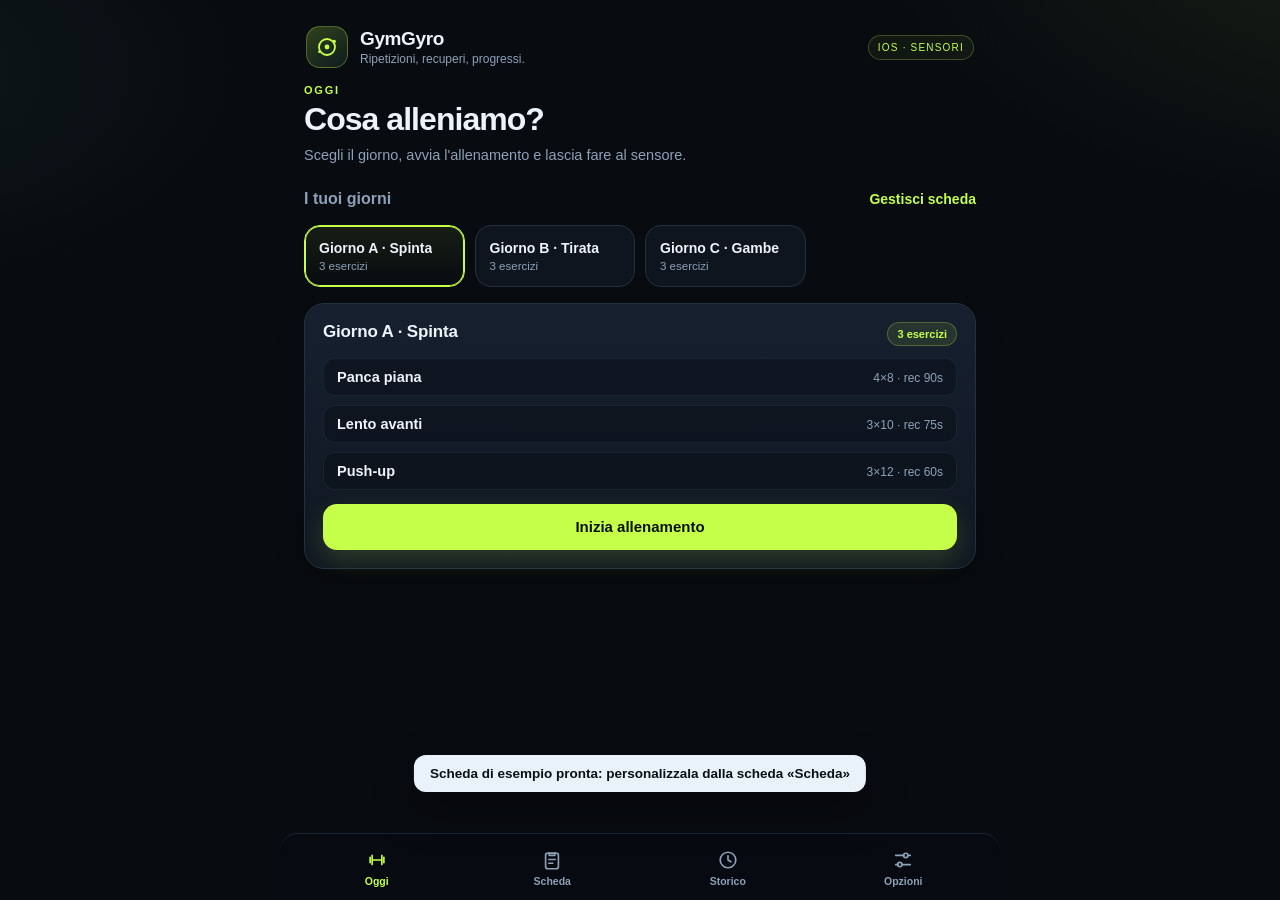
==== index.html @ c89ab1cb "GymGyro: web app conta-ripetizioni iOS (sensori, recupero, scheda, storico)" ====
<!DOCTYPE html>
<html lang="it">
<head>
  <meta charset="utf-8">
  <meta name="viewport" content="width=device-width, initial-scale=1, viewport-fit=cover, user-scalable=no">
  <meta name="apple-mobile-web-app-capable" content="yes">
  <meta name="mobile-web-app-capable" content="yes">
  <meta name="apple-mobile-web-app-status-bar-style" content="black-translucent">
  <meta name="apple-mobile-web-app-title" content="GymGyro">
  <meta name="theme-color" content="#080b10">
  <meta name="format-detection" content="telephone=no">
  <meta name="description" content="GymGyro — conta le ripetizioni con accelerometro e giroscopio dell'iPhone, gestisce recuperi, scheda e cronologia.">
  <title>GymGyro</title>
  <link rel="manifest" href="manifest.webmanifest">
  <link rel="apple-touch-icon" href="icons/apple-touch-icon.png">
  <link rel="icon" type="image/png" href="icons/icon-192.png">
  <link rel="stylesheet" href="css/style.css">
</head>
<body>
  <div class="app">
    <header class="topbar">
      <div class="brand">
        <span class="brand-mark" aria-hidden="true">
          <svg viewBox="0 0 24 24" fill="none" stroke="currentColor" stroke-width="1.8">
            <circle cx="12" cy="12" r="8"></circle>
            <circle cx="12" cy="12" r="2.4" fill="currentColor" stroke="none"></circle>
            <circle cx="19.2" cy="6.4" r="1.7" fill="currentColor" stroke="none"></circle>
            <circle cx="4.4" cy="16.8" r="1.3" fill="currentColor" stroke="none"></circle>
          </svg>
        </span>
        <div class="brand-text">
          <h1>GymGyro</h1>
          <p>Ripetizioni, recuperi, progressi.</p>
        </div>
      </div>
      <span class="brand-chip">iOS · Sensori</span>
    </header>
    <main id="view" class="view"></main>
  </div>

  <nav class="tabbar" aria-label="Navigazione principale">
    <button class="tab active" data-action="tab" data-tab="today">
      <svg viewBox="0 0 24 24" fill="none" stroke="currentColor" stroke-width="1.8" stroke-linecap="round" stroke-linejoin="round">
        <path d="M4.5 9v6M6.7 7v10M17.3 7v10M19.5 9v6M6.7 12h10.6"></path>
      </svg>
      <span>Oggi</span>
    </button>
    <button class="tab" data-action="tab" data-tab="plan">
      <svg viewBox="0 0 24 24" fill="none" stroke="currentColor" stroke-width="1.8" stroke-linecap="round" stroke-linejoin="round">
        <rect x="5" y="4.5" width="14" height="17" rx="2.5"></rect>
        <path d="M9 4.5V7h6V4.5"></path>
        <path d="M8.5 11.5h7M8.5 15.5h4.5"></path>
      </svg>
      <span>Scheda</span>
    </button>
    <button class="tab" data-action="tab" data-tab="history">
      <svg viewBox="0 0 24 24" fill="none" stroke="currentColor" stroke-width="1.8" stroke-linecap="round" stroke-linejoin="round">
        <circle cx="12" cy="12" r="8.5"></circle>
        <path d="M12 7.5V12l3.2 1.9"></path>
      </svg>
      <span>Storico</span>
    </button>
    <button class="tab" data-action="tab" data-tab="settings">
      <svg viewBox="0 0 24 24" fill="none" stroke="currentColor" stroke-width="1.8" stroke-linecap="round" stroke-linejoin="round">
        <path d="M4 7h9M17.5 7H20M4 17h2.5M11 17h9"></path>
        <circle cx="15" cy="7" r="2.4"></circle>
        <circle cx="8.5" cy="17" r="2.4"></circle>
      </svg>
      <span>Opzioni</span>
    </button>
  </nav>

  <div id="workout-root"></div>
  <div id="modal-root"></div>
  <div id="toast" class="toast" role="status" aria-live="polite"></div>

  <script src="js/app.js" defer></script>
</body>
</html>
---- css/style.css ----
/* GymGyro — stile */
:root{
  --bg:#080b10;
  --bg-soft:#0e141c;
  --card:#131b26;
  --card-2:#182232;
  --line:#233042;
  --text:#edf3fa;
  --muted:#8ea1b8;
  --accent:#c5ff4a;
  --accent-ink:#0a0f08;
  --accent-2:#5eead4;
  --danger:#ff637d;
  --radius:20px;
  --radius-sm:14px;
  --shadow:0 18px 40px rgba(0,0,0,.35);
  --safe-b:env(safe-area-inset-bottom,0px);
}
*,*::before,*::after{box-sizing:border-box;-webkit-tap-highlight-color:transparent}
html{-webkit-text-size-adjust:100%}
body{
  margin:0;
  min-height:100dvh;
  color:var(--text);
  font-family:-apple-system,BlinkMacSystemFont,"SF Pro Display","Segoe UI",Roboto,sans-serif;
  -webkit-font-smoothing:antialiased;
  overscroll-behavior-y:none;
  background:
    radial-gradient(900px 500px at 110% -10%,rgba(197,255,74,.09),transparent 60%),
    radial-gradient(700px 400px at -10% 8%,rgba(94,234,212,.06),transparent 55%),
    var(--bg);
  background-attachment:fixed;
}
body.lock{overflow:hidden}
button,input,textarea{font:inherit;color:inherit}
button{cursor:pointer}
svg{display:block}
:focus-visible{outline:2px solid var(--accent);outline-offset:2px}

.app{width:100%;max-width:720px;margin:0 auto;padding:0 16px calc(116px + var(--safe-b))}
.view>*+*{margin-top:16px}

/* ── topbar ─────────────────────────────── */
.topbar{display:flex;align-items:center;justify-content:space-between;gap:12px;padding:calc(18px + env(safe-area-inset-top)) 2px 16px}
.brand{display:flex;gap:12px;align-items:center;min-width:0}
.brand-mark{width:42px;height:42px;border-radius:14px;flex-shrink:0;background:linear-gradient(145deg,rgba(197,255,74,.22),rgba(94,234,212,.08));border:1px solid rgba(197,255,74,.3);display:grid;place-items:center;color:var(--accent)}
.brand-mark svg{width:24px;height:24px}
.brand-text{min-width:0}
.brand h1{margin:0;font-size:19px;letter-spacing:-.02em}
.brand p{margin:2px 0 0;font-size:12px;color:var(--muted)}
.brand-chip{font-size:10px;letter-spacing:.12em;text-transform:uppercase;color:var(--accent);border:1px solid rgba(197,255,74,.25);padding:6px 9px;border-radius:999px;background:rgba(197,255,74,.05);white-space:nowrap;flex-shrink:0}

/* ── testi ──────────────────────────────── */
.eyebrow{font-size:11px;letter-spacing:.16em;text-transform:uppercase;color:var(--accent);font-weight:700;margin:0 0 6px}
.hello h2{font-size:clamp(24px,6vw,32px);letter-spacing:-.03em;margin:0 0 8px;line-height:1.1}
.hello .muted{margin:0 0 18px;line-height:1.5;font-size:14.5px}
.muted{color:var(--muted)}
.small{font-size:12.5px}

/* ── bottoni ────────────────────────────── */
.btn{appearance:none;border:1px solid var(--line);background:var(--card-2);color:var(--text);font-weight:650;font-size:15px;padding:12px 16px;border-radius:14px;min-height:46px;display:inline-flex;align-items:center;justify-content:center;gap:8px;margin:0}
.btn svg{width:17px;height:17px}
.btn.primary{background:var(--accent);color:var(--accent-ink);border-color:transparent;box-shadow:0 10px 26px rgba(197,255,74,.16)}
.btn.accent{background:transparent;color:var(--accent);border-color:rgba(197,255,74,.4)}
.btn.ghost{background:transparent}
.btn.danger{background:rgba(255,99,125,.12);color:#ffb3c0;border-color:rgba(255,99,125,.35)}
.btn.wide{width:100%}
.btn:disabled{opacity:.45;pointer-events:none}
.row{display:flex;align-items:center}
.row.gap{gap:10px}
.row.gap-sm{gap:8px}
.row.wrap{flex-wrap:wrap}
.danger-text{color:#ff9bab}

.icon-btn{width:38px;height:38px;border-radius:12px;border:1px solid var(--line);background:var(--card-2);color:var(--muted);display:grid;place-items:center;padding:0}
.icon-btn svg{width:18px;height:18px}
.icon-btn.danger{color:#ffb3c0;border-color:rgba(255,99,125,.25);background:rgba(255,99,125,.08)}
.link-btn{border:0;background:none;color:var(--accent);font-weight:650;font-size:14px;padding:6px 0;display:inline-flex;align-items:center;gap:4px}
.text-btn{background:none;border:0;color:var(--muted);padding:6px 2px;font-size:13px;font-weight:600}

/* ── card ───────────────────────────────── */
.card{background:linear-gradient(180deg,rgba(24,34,50,.9),rgba(17,24,35,.92));border:1px solid var(--line);border-radius:var(--radius);padding:18px;box-shadow:0 12px 30px rgba(0,0,0,.18)}
.card-head{display:flex;align-items:flex-start;justify-content:space-between;gap:12px;margin-bottom:12px}
.card-head h3{margin:0;font-size:17px;letter-spacing:-.01em}
.badge{font-size:11px;font-weight:700;color:var(--accent);background:rgba(197,255,74,.1);border:1px solid rgba(197,255,74,.25);padding:5px 9px;border-radius:999px;white-space:nowrap;flex-shrink:0}
.section-head{display:flex;align-items:center;justify-content:space-between;gap:10px;margin:0 0 12px}
.section-head h3{margin:0;font-size:16px;color:var(--muted);font-weight:650}

/* ── OGGI ───────────────────────────────── */
.day-pick{display:grid;grid-template-columns:repeat(auto-fill,minmax(150px,1fr));gap:10px}
.day-pill{text-align:left;padding:14px;border-radius:16px;border:1px solid var(--line);background:rgba(17,24,35,.8);color:var(--text);display:flex;flex-direction:column;gap:4px;min-width:0}
.day-pill-name{font-weight:650;font-size:14px;white-space:nowrap;overflow:hidden;text-overflow:ellipsis}
.day-pill-meta{font-size:11.5px;color:var(--muted)}
.day-pill.selected{border-color:var(--accent);box-shadow:inset 0 0 0 1px var(--accent);background:linear-gradient(180deg,rgba(197,255,74,.08),transparent)}
.block{display:block}
.day-preview .preview-list{list-style:none;margin:0 0 14px;padding:0;display:flex;flex-direction:column;gap:9px}
.day-preview .preview-list li{display:flex;justify-content:space-between;gap:10px;align-items:baseline;background:rgba(10,15,22,.5);border:1px solid rgba(35,48,66,.55);border-radius:12px;padding:10px 13px}
.preview-name{font-weight:600;font-size:14.5px}
.preview-meta{font-size:12px;color:var(--muted);white-space:nowrap}

.resume-card{border-color:rgba(197,255,74,.35);background:linear-gradient(160deg,rgba(197,255,74,.1),rgba(17,24,35,.95) 55%)}
.resume-top{display:flex;align-items:center;gap:8px;margin-bottom:10px}
.pulse-dot{width:9px;height:9px;border-radius:50%;background:var(--accent);animation:pulse 1.6s infinite}
@keyframes pulse{0%{box-shadow:0 0 0 0 rgba(197,255,74,.4)}70%{box-shadow:0 0 0 10px rgba(197,255,74,0)}100%{box-shadow:0 0 0 0 rgba(197,255,74,0)}}
.resume-card h3{margin:0 0 4px;font-size:22px;letter-spacing:-.02em}
.resume-card .row{margin-top:16px}

.last-card{background:rgba(17,24,35,.6);border:1px solid var(--line);border-radius:var(--radius);padding:16px 18px}
.last-card h3{margin:0 0 4px;font-size:15px}
.last-card p{margin:0 0 12px}
.mini-stats{display:flex;gap:18px;margin-bottom:6px;color:var(--muted);font-size:13px}
.mini-stats strong{color:var(--text);font-size:17px;font-variant-numeric:tabular-nums}

.empty{text-align:center;padding:34px 22px;border-style:dashed;border-color:rgba(197,255,74,.2)}
.empty-icon{width:52px;height:52px;margin:0 auto 12px;color:var(--accent)}
.empty-icon svg{width:100%;height:100%}
.empty h3{margin:0 0 8px}
.empty p{margin:0 0 18px}

/* ── SCHEDA ─────────────────────────────── */
.day-card{margin-bottom:16px}
.ex-list{list-style:none;margin:0 0 12px;padding:0;display:flex;flex-direction:column;gap:8px}
.ex-row{display:flex;align-items:center;gap:8px;background:rgba(10,15,22,.55);border:1px solid rgba(35,48,66,.6);border-radius:14px;padding:6px 8px 6px 14px}
.ex-main{flex:1;border:0;background:none;text-align:left;display:flex;flex-direction:column;gap:3px;padding:8px 0;min-width:0;color:var(--text)}
.ex-name{font-weight:650;font-size:15px}
.ex-meta{font-size:12.5px;color:var(--muted)}
.empty-line{margin:0 0 12px}

/* ── STORICO ────────────────────────────── */
.hist-list{display:flex;flex-direction:column;gap:10px;margin-top:16px}
.hist-card{padding:0;overflow:hidden}
.hist-card summary{list-style:none;display:flex;justify-content:space-between;align-items:center;gap:12px;padding:16px 18px;cursor:pointer}
.hist-card summary::-webkit-details-marker{display:none}
.hist-main{display:flex;flex-direction:column;gap:3px;min-width:0}
.hist-day{font-weight:650;font-size:15.5px;white-space:nowrap;overflow:hidden;text-overflow:ellipsis}
.hist-date{font-size:12.5px;color:var(--muted)}
.hist-right{display:flex;align-items:center;gap:10px;flex-shrink:0}
.hist-reps{font-size:12.5px;color:var(--accent);font-weight:650}
.chev{width:20px;height:20px;color:var(--muted);transition:transform .2s}
details[open] .chev{transform:rotate(90deg)}
.hist-body{border-top:1px solid var(--line);padding:14px 18px 18px;display:flex;flex-direction:column;gap:14px}
.hist-meta{display:flex;gap:16px;font-size:12.5px;color:var(--muted)}
.hist-ex{display:flex;flex-direction:column;gap:7px}
.hist-ex-head{display:flex;justify-content:space-between;gap:10px;align-items:center;font-size:14px}
.hist-ex-name{font-weight:600}
.hist-ex-tag{font-size:11px;color:var(--muted);border:1px solid var(--line);padding:3px 8px;border-radius:999px;white-space:nowrap}
.hist-ex-tag.skipped{color:#ffb3c0;border-color:rgba(255,99,125,.3)}
.chips{display:flex;flex-wrap:wrap;gap:6px}
.chip{font-size:11.5px;background:#0c131c;border:1px solid var(--line);border-radius:999px;padding:4px 9px}
.chip.empty{color:var(--muted)}

/* ── OPZIONI ────────────────────────────── */
.setting-row{display:flex;align-items:center;justify-content:space-between;gap:16px;padding:13px 0;border-bottom:1px solid rgba(35,48,66,.55)}
.setting-row:last-child{border-bottom:0;padding-bottom:0}
.setting-row h3{margin:0 0 3px;font-size:15px}
.setting-row p{margin:0}
.switch{position:relative;display:inline-flex;width:50px;height:30px;flex-shrink:0}
.switch input{position:absolute;opacity:0;width:100%;height:100%;margin:0;z-index:2;cursor:pointer}
.switch span{position:absolute;inset:0;border-radius:999px;background:#202b3b;border:1px solid var(--line);transition:.2s}
.switch span::after{content:"";position:absolute;top:3px;left:3px;width:22px;height:22px;border-radius:50%;background:#8ea1b8;transition:.2s}
.switch input:checked+span{background:rgba(197,255,74,.2);border-color:rgba(197,255,74,.5)}
.switch input:checked+span::after{transform:translateX(20px);background:var(--accent)}
.range{width:100%;accent-color:var(--accent);height:32px;margin:8px 0 4px}
.range-labels{display:flex;justify-content:space-between;font-size:11.5px;color:var(--muted)}
.stack{display:flex;flex-direction:column;gap:10px}
.file-btn{position:relative;overflow:hidden}
.file-btn input{position:absolute;inset:0;opacity:0;cursor:pointer}
.info-card h3{margin:0 0 10px;font-size:15px}
.info-list{margin:0;padding-left:18px;color:var(--muted);font-size:13px;line-height:1.55;display:flex;flex-direction:column;gap:7px}
.info-list strong{color:var(--text)}
.version{text-align:center;font-size:11.5px;color:#5b6b7f;margin:22px 0 0}

/* ── modale ─────────────────────────────── */
.modal-backdrop{position:fixed;inset:0;z-index:120;background:rgba(3,6,10,.7);backdrop-filter:blur(8px);-webkit-backdrop-filter:blur(8px);display:flex;align-items:flex-end;justify-content:center;padding:16px;opacity:0;transition:opacity .18s}
.modal-backdrop.show{opacity:1}
.modal{width:min(520px,100%);max-height:calc(100dvh - 40px);overflow-y:auto;background:var(--card);border:1px solid var(--line);border-radius:24px;padding:22px;transform:translateY(26px);transition:transform .2s;box-shadow:var(--shadow);padding-bottom:calc(22px + var(--safe-b))}
.modal-backdrop.show .modal{transform:none}
@media (min-width:640px){.modal-backdrop{align-items:center}}
.dialog h3{margin:0 0 14px;font-size:20px;letter-spacing:-.02em}
.modal-text{margin:0 0 14px;color:var(--muted);font-size:14px;line-height:1.5}
.field{display:flex;flex-direction:column;gap:6px;margin-bottom:12px}
.field>span{font-size:12px;font-weight:650;color:var(--muted);letter-spacing:.02em}
.field input,.field textarea{width:100%;background:#0b1119;border:1px solid var(--line);border-radius:12px;padding:12px 13px;color:var(--text);font-size:16px;outline:none}
.field input:focus,.field textarea:focus{border-color:var(--accent);box-shadow:0 0 0 3px rgba(197,255,74,.14)}
.field textarea{resize:vertical;min-height:96px}
.field-row{display:grid;grid-template-columns:repeat(3,1fr);gap:8px}
.modal-actions{display:flex;gap:10px;margin-top:16px}
.modal-actions .btn{flex:1}
.help-code{background:#0b1119;border:1px solid var(--line);border-radius:12px;padding:12px;font-size:12.5px;color:var(--accent-2);white-space:pre-wrap;font-family:ui-monospace,SFMono-Regular,Menlo,monospace;margin:0 0 12px}

/* ── toast ──────────────────────────────── */
.toast{position:fixed;left:50%;bottom:calc(108px + var(--safe-b));transform:translate(-50%,12px);background:#e9f1fa;color:#0a1017;padding:11px 16px;border-radius:12px;font-size:13.5px;font-weight:600;z-index:200;opacity:0;transition:.2s;pointer-events:none;max-width:calc(100% - 32px);text-align:center;box-shadow:var(--shadow)}
.toast.show{opacity:1;transform:translate(-50%,0)}

/* ── tabbar ─────────────────────────────── */
.tabbar{position:fixed;left:50%;bottom:0;transform:translateX(-50%);width:min(720px,100%);display:grid;grid-template-columns:repeat(4,1fr);gap:2px;padding:8px 10px calc(6px + var(--safe-b));background:rgba(8,12,18,.9);backdrop-filter:blur(20px);-webkit-backdrop-filter:blur(20px);border-top:1px solid rgba(35,48,66,.7);z-index:50;border-radius:18px 18px 0 0}
.tab{border:0;background:none;color:var(--muted);display:flex;flex-direction:column;align-items:center;gap:4px;font-size:10.5px;font-weight:650;padding:7px 4px;border-radius:12px}
.tab svg{width:22px;height:22px}
.tab.active{color:var(--accent)}

/* ── allenamento ────────────────────────── */
.workout{position:fixed;inset:0;z-index:80;display:flex;flex-direction:column;background:radial-gradient(120% 70% at 50% -10%,#14202e 0%,#080b10 60%);overflow:hidden;padding-top:env(safe-area-inset-top)}
.wk-top{display:flex;align-items:center;justify-content:space-between;gap:10px;padding:12px 18px 6px;width:min(560px,100%);margin:0 auto}
.wk-top .icon-btn{background:rgba(24,34,50,.7)}
.wk-meta{display:flex;flex-direction:column;align-items:center;gap:2px;min-width:0}
.wk-day{font-size:10px;letter-spacing:.14em;text-transform:uppercase;color:var(--muted);white-space:nowrap;overflow:hidden;text-overflow:ellipsis;max-width:190px}
.wk-elapsed{font-size:15px;font-weight:700;font-variant-numeric:tabular-nums}
.wk-finish{border:1px solid rgba(197,255,74,.35);background:rgba(197,255,74,.08);color:var(--accent);border-radius:10px;padding:9px 14px;font-size:13px;font-weight:700}
.wk-body{flex:1;width:min(560px,100%);margin:0 auto;padding:6px 18px calc(20px + var(--safe-b));display:flex;flex-direction:column;gap:14px;overflow-y:auto;overscroll-behavior:contain}
.wk-head{text-align:center;margin-top:4px}
.wk-step{font-size:11px;letter-spacing:.1em;text-transform:uppercase;color:var(--muted);margin:0 0 6px;font-weight:650}
.wk-name{margin:0;font-size:clamp(24px,7vw,32px);letter-spacing:-.03em;line-height:1.1}
.wk-target{margin:7px 0 0;font-size:13px;color:var(--muted)}
.rep-area{display:flex;flex-direction:column;align-items:center;gap:8px;flex:1;justify-content:center;min-height:170px}
.rep-num{font-size:clamp(96px,24vh,180px);line-height:.85;font-weight:800;letter-spacing:-.055em;font-variant-numeric:tabular-nums;text-shadow:0 0 60px rgba(197,255,74,.16)}
.rep-num.hit{color:var(--accent)}
.rep-label{font-size:11px;letter-spacing:.2em;text-transform:uppercase;color:var(--muted);font-weight:700}
.rep-progress{width:min(280px,80%);height:8px;border-radius:999px;background:#182234;overflow:hidden;margin-top:6px}
.rep-progress span{display:block;height:100%;width:0;border-radius:999px;background:linear-gradient(90deg,#5eead4,var(--accent));transition:width .18s ease}
.set-dots{display:flex;gap:6px;margin-top:2px}
.set-dot{width:7px;height:7px;border-radius:50%;background:#26354a}
.set-dot.done{background:var(--accent)}
.set-dot.current{background:rgba(197,255,74,.4);box-shadow:0 0 0 3px rgba(197,255,74,.14)}
.sensor-card{border:1px solid var(--line);background:rgba(17,24,35,.8);border-radius:16px;padding:12px 14px;display:flex;flex-direction:column;gap:9px}
.sensor-top{display:flex;align-items:center;gap:8px;font-size:12.5px;color:var(--muted)}
.status-dot{width:8px;height:8px;border-radius:50%;background:#42526b;flex-shrink:0}
.status-dot.on{background:var(--accent);box-shadow:0 0 10px rgba(197,255,74,.7)}
.sensor-label{flex:1;line-height:1.3;min-width:0}
.mini-btn{border:1px solid rgba(197,255,74,.3);background:rgba(197,255,74,.08);color:var(--accent);border-radius:999px;padding:7px 11px;font-size:11.5px;font-weight:700;white-space:nowrap;flex-shrink:0}
.mini-btn.on{background:transparent;color:var(--muted);border-color:var(--line)}
.sensor-meter{height:5px;background:#0b1119;border-radius:999px;overflow:hidden}
.sensor-meter span{display:block;height:100%;width:0;background:linear-gradient(90deg,#5eead4,var(--accent));transition:width .1s linear}
.sensor-meter.hot span{background:linear-gradient(90deg,var(--accent),#ffd166)}
.wk-actions{display:grid;grid-template-columns:64px 1fr 1.15fr;gap:10px;align-items:stretch}
.wk-actions .btn{min-height:64px;font-size:16px;border-radius:18px}
.wk-actions .plus{font-size:26px;font-weight:800}
.wk-actions .minus{font-size:18px}
.wk-secondary{display:flex;justify-content:center;align-items:center;gap:10px;font-size:13px}
.text-btn.danger{color:#ff9bab}
.sep{color:#43526a}

/* ── recupero ───────────────────────────── */
.rest-overlay{position:fixed;inset:0;z-index:90;background:rgba(4,8,13,.86);backdrop-filter:blur(12px);-webkit-backdrop-filter:blur(12px);display:flex;align-items:center;justify-content:center;padding:24px}
.rest-overlay[hidden]{display:none}
.rest-card{width:min(380px,100%);background:linear-gradient(180deg,#161f2c,#0e141c);border:1px solid var(--line);border-radius:26px;padding:26px 22px calc(20px + var(--safe-b));text-align:center;box-shadow:var(--shadow)}
.rest-kicker{margin:0 0 4px;font-size:11px;letter-spacing:.2em;text-transform:uppercase;color:var(--muted);font-weight:700}
.rest-time{font-size:64px;font-weight:800;letter-spacing:-.04em;font-variant-numeric:tabular-nums;color:var(--accent);line-height:1.1;margin-top:6px}
.rest-bar{height:7px;background:#1a2434;border-radius:999px;overflow:hidden;margin:14px 0 10px}
.rest-bar span{display:block;height:100%;background:linear-gradient(90deg,#5eead4,var(--accent));border-radius:999px;transition:width .2s linear;width:100%}
.rest-next{margin:0 0 18px;color:var(--muted);font-size:13px;min-height:18px}
.rest-actions{display:flex;gap:10px}
.rest-actions .btn{flex:1}
.rest-hint{margin:14px 0 0;font-size:11px;color:#5b6b7f}

/* flash a fine recupero */
.workout.flash::after{content:"";position:fixed;inset:0;z-index:95;pointer-events:none;background:radial-gradient(circle at 50% 35%,rgba(197,255,74,.32),transparent 62%);animation:flash .8s ease forwards}
@keyframes flash{0%{opacity:0}25%{opacity:1}100%{opacity:0}}

/* ── riepilogo ──────────────────────────── */
.summary-screen{align-items:center;justify-content:center;overflow-y:auto;padding:24px 18px calc(24px + var(--safe-b))}
.wk-summary{width:min(460px,100%);display:flex;flex-direction:column;align-items:center;text-align:center;gap:10px;margin:auto}
.wk-summary .eyebrow{margin:8px 0 0}
.wk-summary h2{margin:0;font-size:30px;letter-spacing:-.03em}
.summary-badge{width:82px;height:82px;border-radius:50%;display:grid;place-items:center;color:var(--accent);background:rgba(197,255,74,.1);border:1px solid rgba(197,255,74,.35);box-shadow:0 0 40px rgba(197,255,74,.15)}
.summary-badge svg{width:38px;height:38px}
.summary-stats{display:grid;grid-template-columns:repeat(3,1fr);gap:8px;width:100%;margin:18px 0 8px}
.summary-stats div{background:rgba(17,24,35,.75);border:1px solid var(--line);border-radius:16px;padding:12px 6px;display:flex;flex-direction:column;gap:3px}
.summary-stats strong{font-size:17px;letter-spacing:-.02em;font-variant-numeric:tabular-nums}
.summary-stats span{font-size:10.5px;text-transform:uppercase;letter-spacing:.08em;color:var(--muted)}
.wk-summary .btn{margin-top:4px}

/* ── responsive ─────────────────────────── */
@media (min-width:640px){
  .app{padding-left:24px;padding-right:24px}
  .topbar{padding-top:26px}
}
@media (max-height:700px){
  .rep-area{min-height:140px}
  .rep-num{font-size:clamp(84px,20vh,140px)}
  .wk-body{gap:10px}
}
@media (max-width:380px){
  .brand-chip{display:none}
  .field-row{grid-template-columns:1fr 1fr}
  .field-row .field:last-child{grid-column:span 2}
}
@media (prefers-reduced-motion:reduce){
  *{animation:none!important;transition:none!important}
}
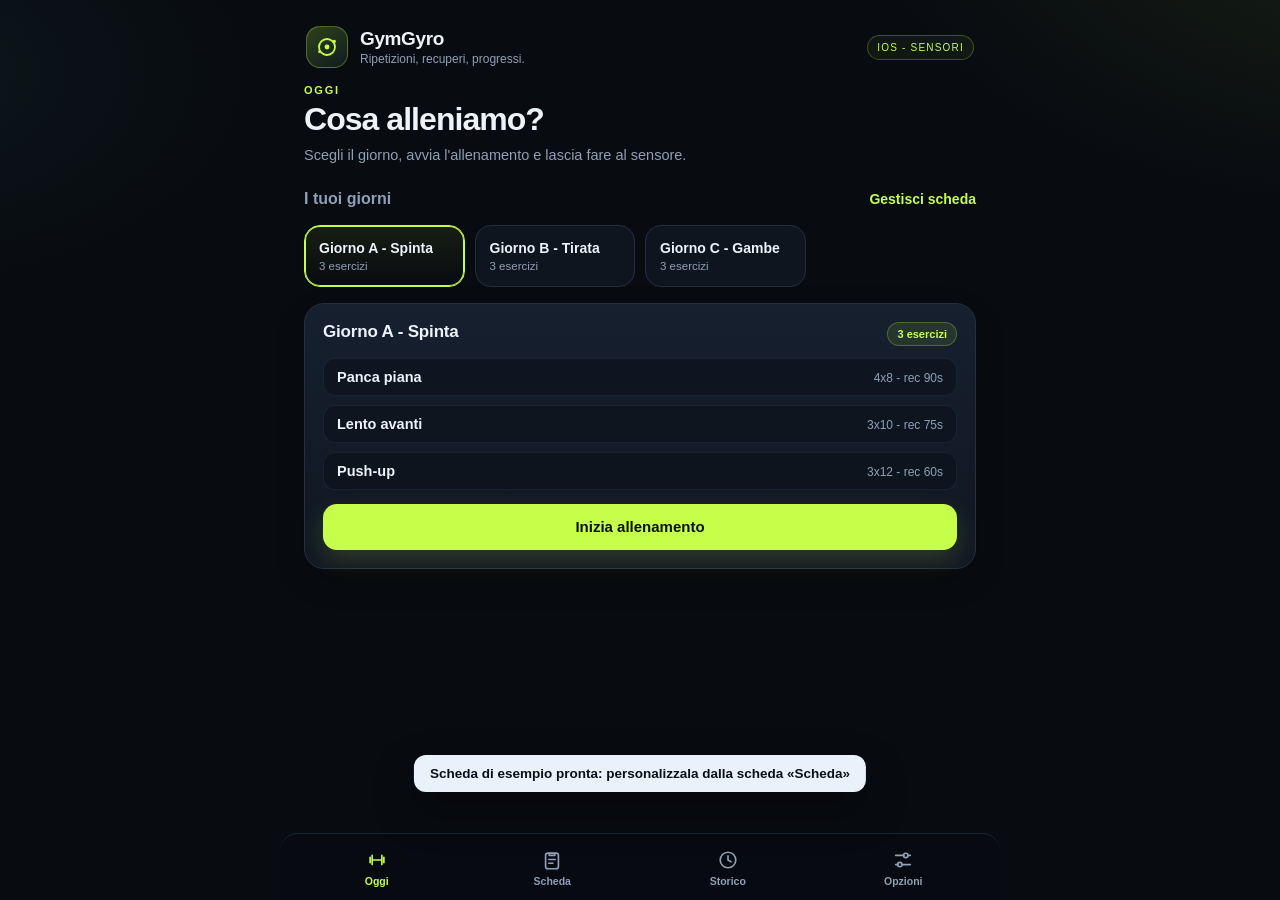
==== commit 2b3c60ce: "Fix encoding issues and JS regex syntax error" ====
--- a/index.html
+++ b/index.html
@@ -9,7 +9,7 @@
   <meta name="apple-mobile-web-app-title" content="GymGyro">
   <meta name="theme-color" content="#080b10">
   <meta name="format-detection" content="telephone=no">
-  <meta name="description" content="GymGyro — conta le ripetizioni con accelerometro e giroscopio dell'iPhone, gestisce recuperi, scheda e cronologia.">
+  <meta name="description" content="GymGyro - conta le ripetizioni con accelerometro e giroscopio dell'iPhone, gestisce recuperi, scheda e cronologia.">
   <title>GymGyro</title>
   <link rel="manifest" href="manifest.webmanifest">
   <link rel="apple-touch-icon" href="icons/apple-touch-icon.png">
@@ -33,7 +33,7 @@
           <p>Ripetizioni, recuperi, progressi.</p>
         </div>
       </div>
-      <span class="brand-chip">iOS · Sensori</span>
+      <span class="brand-chip">iOS - Sensori</span>
     </header>
     <main id="view" class="view"></main>
   </div>
--- a/css/style.css
+++ b/css/style.css
@@ -1,4 +1,4 @@
-/* GymGyro — stile */
+/* GymGyro - stile */
 :root{
   --bg:#080b10;
   --bg-soft:#0e141c;
@@ -40,7 +40,7 @@
 .app{width:100%;max-width:720px;margin:0 auto;padding:0 16px calc(116px + var(--safe-b))}
 .view>*+*{margin-top:16px}
 
-/* ── topbar ─────────────────────────────── */
+/* -- topbar ------------------------------- */
 .topbar{display:flex;align-items:center;justify-content:space-between;gap:12px;padding:calc(18px + env(safe-area-inset-top)) 2px 16px}
 .brand{display:flex;gap:12px;align-items:center;min-width:0}
 .brand-mark{width:42px;height:42px;border-radius:14px;flex-shrink:0;background:linear-gradient(145deg,rgba(197,255,74,.22),rgba(94,234,212,.08));border:1px solid rgba(197,255,74,.3);display:grid;place-items:center;color:var(--accent)}
@@ -50,14 +50,14 @@
 .brand p{margin:2px 0 0;font-size:12px;color:var(--muted)}
 .brand-chip{font-size:10px;letter-spacing:.12em;text-transform:uppercase;color:var(--accent);border:1px solid rgba(197,255,74,.25);padding:6px 9px;border-radius:999px;background:rgba(197,255,74,.05);white-space:nowrap;flex-shrink:0}
 
-/* ── testi ──────────────────────────────── */
+/* -- testi -------------------------------- */
 .eyebrow{font-size:11px;letter-spacing:.16em;text-transform:uppercase;color:var(--accent);font-weight:700;margin:0 0 6px}
 .hello h2{font-size:clamp(24px,6vw,32px);letter-spacing:-.03em;margin:0 0 8px;line-height:1.1}
 .hello .muted{margin:0 0 18px;line-height:1.5;font-size:14.5px}
 .muted{color:var(--muted)}
 .small{font-size:12.5px}
 
-/* ── bottoni ────────────────────────────── */
+/* -- bottoni ------------------------------ */
 .btn{appearance:none;border:1px solid var(--line);background:var(--card-2);color:var(--text);font-weight:650;font-size:15px;padding:12px 16px;border-radius:14px;min-height:46px;display:inline-flex;align-items:center;justify-content:center;gap:8px;margin:0}
 .btn svg{width:17px;height:17px}
 .btn.primary{background:var(--accent);color:var(--accent-ink);border-color:transparent;box-shadow:0 10px 26px rgba(197,255,74,.16)}
@@ -78,7 +78,7 @@
 .link-btn{border:0;background:none;color:var(--accent);font-weight:650;font-size:14px;padding:6px 0;display:inline-flex;align-items:center;gap:4px}
 .text-btn{background:none;border:0;color:var(--muted);padding:6px 2px;font-size:13px;font-weight:600}
 
-/* ── card ───────────────────────────────── */
+/* -- card --------------------------------- */
 .card{background:linear-gradient(180deg,rgba(24,34,50,.9),rgba(17,24,35,.92));border:1px solid var(--line);border-radius:var(--radius);padding:18px;box-shadow:0 12px 30px rgba(0,0,0,.18)}
 .card-head{display:flex;align-items:flex-start;justify-content:space-between;gap:12px;margin-bottom:12px}
 .card-head h3{margin:0;font-size:17px;letter-spacing:-.01em}
@@ -86,7 +86,7 @@
 .section-head{display:flex;align-items:center;justify-content:space-between;gap:10px;margin:0 0 12px}
 .section-head h3{margin:0;font-size:16px;color:var(--muted);font-weight:650}
 
-/* ── OGGI ───────────────────────────────── */
+/* -- OGGI --------------------------------- */
 .day-pick{display:grid;grid-template-columns:repeat(auto-fill,minmax(150px,1fr));gap:10px}
 .day-pill{text-align:left;padding:14px;border-radius:16px;border:1px solid var(--line);background:rgba(17,24,35,.8);color:var(--text);display:flex;flex-direction:column;gap:4px;min-width:0}
 .day-pill-name{font-weight:650;font-size:14px;white-space:nowrap;overflow:hidden;text-overflow:ellipsis}
@@ -117,7 +117,7 @@
 .empty h3{margin:0 0 8px}
 .empty p{margin:0 0 18px}
 
-/* ── SCHEDA ─────────────────────────────── */
+/* -- SCHEDA ------------------------------- */
 .day-card{margin-bottom:16px}
 .ex-list{list-style:none;margin:0 0 12px;padding:0;display:flex;flex-direction:column;gap:8px}
 .ex-row{display:flex;align-items:center;gap:8px;background:rgba(10,15,22,.55);border:1px solid rgba(35,48,66,.6);border-radius:14px;padding:6px 8px 6px 14px}
@@ -126,7 +126,7 @@
 .ex-meta{font-size:12.5px;color:var(--muted)}
 .empty-line{margin:0 0 12px}
 
-/* ── STORICO ────────────────────────────── */
+/* -- STORICO ------------------------------ */
 .hist-list{display:flex;flex-direction:column;gap:10px;margin-top:16px}
 .hist-card{padding:0;overflow:hidden}
 .hist-card summary{list-style:none;display:flex;justify-content:space-between;align-items:center;gap:12px;padding:16px 18px;cursor:pointer}
@@ -149,7 +149,7 @@
 .chip{font-size:11.5px;background:#0c131c;border:1px solid var(--line);border-radius:999px;padding:4px 9px}
 .chip.empty{color:var(--muted)}
 
-/* ── OPZIONI ────────────────────────────── */
+/* -- OPZIONI ------------------------------ */
 .setting-row{display:flex;align-items:center;justify-content:space-between;gap:16px;padding:13px 0;border-bottom:1px solid rgba(35,48,66,.55)}
 .setting-row:last-child{border-bottom:0;padding-bottom:0}
 .setting-row h3{margin:0 0 3px;font-size:15px}
@@ -170,7 +170,7 @@
 .info-list strong{color:var(--text)}
 .version{text-align:center;font-size:11.5px;color:#5b6b7f;margin:22px 0 0}
 
-/* ── modale ─────────────────────────────── */
+/* -- modale ------------------------------- */
 .modal-backdrop{position:fixed;inset:0;z-index:120;background:rgba(3,6,10,.7);backdrop-filter:blur(8px);-webkit-backdrop-filter:blur(8px);display:flex;align-items:flex-end;justify-content:center;padding:16px;opacity:0;transition:opacity .18s}
 .modal-backdrop.show{opacity:1}
 .modal{width:min(520px,100%);max-height:calc(100dvh - 40px);overflow-y:auto;background:var(--card);border:1px solid var(--line);border-radius:24px;padding:22px;transform:translateY(26px);transition:transform .2s;box-shadow:var(--shadow);padding-bottom:calc(22px + var(--safe-b))}
@@ -188,17 +188,17 @@
 .modal-actions .btn{flex:1}
 .help-code{background:#0b1119;border:1px solid var(--line);border-radius:12px;padding:12px;font-size:12.5px;color:var(--accent-2);white-space:pre-wrap;font-family:ui-monospace,SFMono-Regular,Menlo,monospace;margin:0 0 12px}
 
-/* ── toast ──────────────────────────────── */
+/* -- toast -------------------------------- */
 .toast{position:fixed;left:50%;bottom:calc(108px + var(--safe-b));transform:translate(-50%,12px);background:#e9f1fa;color:#0a1017;padding:11px 16px;border-radius:12px;font-size:13.5px;font-weight:600;z-index:200;opacity:0;transition:.2s;pointer-events:none;max-width:calc(100% - 32px);text-align:center;box-shadow:var(--shadow)}
 .toast.show{opacity:1;transform:translate(-50%,0)}
 
-/* ── tabbar ─────────────────────────────── */
+/* -- tabbar ------------------------------- */
 .tabbar{position:fixed;left:50%;bottom:0;transform:translateX(-50%);width:min(720px,100%);display:grid;grid-template-columns:repeat(4,1fr);gap:2px;padding:8px 10px calc(6px + var(--safe-b));background:rgba(8,12,18,.9);backdrop-filter:blur(20px);-webkit-backdrop-filter:blur(20px);border-top:1px solid rgba(35,48,66,.7);z-index:50;border-radius:18px 18px 0 0}
 .tab{border:0;background:none;color:var(--muted);display:flex;flex-direction:column;align-items:center;gap:4px;font-size:10.5px;font-weight:650;padding:7px 4px;border-radius:12px}
 .tab svg{width:22px;height:22px}
 .tab.active{color:var(--accent)}
 
-/* ── allenamento ────────────────────────── */
+/* -- allenamento -------------------------- */
 .workout{position:fixed;inset:0;z-index:80;display:flex;flex-direction:column;background:radial-gradient(120% 70% at 50% -10%,#14202e 0%,#080b10 60%);overflow:hidden;padding-top:env(safe-area-inset-top)}
 .wk-top{display:flex;align-items:center;justify-content:space-between;gap:10px;padding:12px 18px 6px;width:min(560px,100%);margin:0 auto}
 .wk-top .icon-btn{background:rgba(24,34,50,.7)}
@@ -239,7 +239,7 @@
 .text-btn.danger{color:#ff9bab}
 .sep{color:#43526a}
 
-/* ── recupero ───────────────────────────── */
+/* -- recupero ----------------------------- */
 .rest-overlay{position:fixed;inset:0;z-index:90;background:rgba(4,8,13,.86);backdrop-filter:blur(12px);-webkit-backdrop-filter:blur(12px);display:flex;align-items:center;justify-content:center;padding:24px}
 .rest-overlay[hidden]{display:none}
 .rest-card{width:min(380px,100%);background:linear-gradient(180deg,#161f2c,#0e141c);border:1px solid var(--line);border-radius:26px;padding:26px 22px calc(20px + var(--safe-b));text-align:center;box-shadow:var(--shadow)}
@@ -256,7 +256,7 @@
 .workout.flash::after{content:"";position:fixed;inset:0;z-index:95;pointer-events:none;background:radial-gradient(circle at 50% 35%,rgba(197,255,74,.32),transparent 62%);animation:flash .8s ease forwards}
 @keyframes flash{0%{opacity:0}25%{opacity:1}100%{opacity:0}}
 
-/* ── riepilogo ──────────────────────────── */
+/* -- riepilogo ---------------------------- */
 .summary-screen{align-items:center;justify-content:center;overflow-y:auto;padding:24px 18px calc(24px + var(--safe-b))}
 .wk-summary{width:min(460px,100%);display:flex;flex-direction:column;align-items:center;text-align:center;gap:10px;margin:auto}
 .wk-summary .eyebrow{margin:8px 0 0}
@@ -269,7 +269,7 @@
 .summary-stats span{font-size:10.5px;text-transform:uppercase;letter-spacing:.08em;color:var(--muted)}
 .wk-summary .btn{margin-top:4px}
 
-/* ── responsive ─────────────────────────── */
+/* -- responsive --------------------------- */
 @media (min-width:640px){
   .app{padding-left:24px;padding-right:24px}
   .topbar{padding-top:26px}
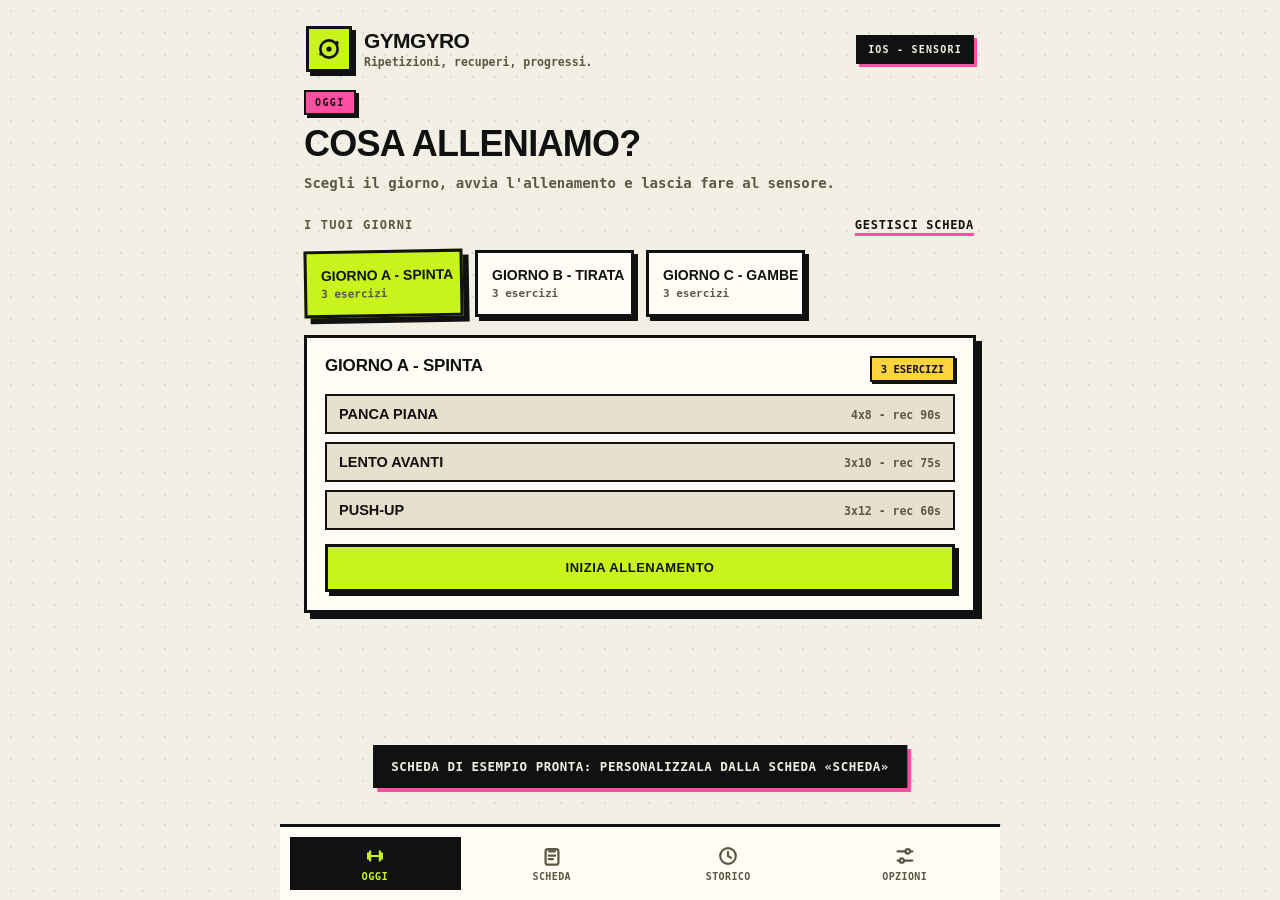
==== commit eadb01c9: "GymGyro: stile neobrutalista con tema chiaro/scuro/auto" ====
--- a/index.html
+++ b/index.html
@@ -7,7 +7,21 @@
   <meta name="mobile-web-app-capable" content="yes">
   <meta name="apple-mobile-web-app-status-bar-style" content="black-translucent">
   <meta name="apple-mobile-web-app-title" content="GymGyro">
-  <meta name="theme-color" content="#080b10">
+  <meta name="theme-color" content="#f2efe4">
+  <script>
+    (function () {
+      var t = null;
+      try {
+        var raw = localStorage.getItem('gymgyro_v1');
+        if (raw) {
+          var s = JSON.parse(raw).settings;
+          if (s && typeof s.theme === 'string') t = s.theme;
+        }
+      } catch (e) { /* ignora */ }
+      var dark = t === 'dark' || ((t === null || t === 'system') && window.matchMedia && window.matchMedia('(prefers-color-scheme: dark)').matches);
+      document.documentElement.setAttribute('data-theme', dark ? 'dark' : 'light');
+    })();
+  </script>
   <meta name="format-detection" content="telephone=no">
   <meta name="description" content="GymGyro - conta le ripetizioni con accelerometro e giroscopio dell'iPhone, gestisce recuperi, scheda e cronologia.">
   <title>GymGyro</title>
--- a/css/style.css
+++ b/css/style.css
@@ -1,20 +1,51 @@
-/* GymGyro - stile */
+/* GymGyro - stile NEOBRUTALISTA
+   Bordi neri spessi, ombre dure senza blur, colori accesi, angoli netti */
 :root{
-  --bg:#080b10;
-  --bg-soft:#0e141c;
-  --card:#131b26;
-  --card-2:#182232;
-  --line:#233042;
-  --text:#edf3fa;
-  --muted:#8ea1b8;
-  --accent:#c5ff4a;
-  --accent-ink:#0a0f08;
-  --accent-2:#5eead4;
-  --danger:#ff637d;
-  --radius:20px;
-  --radius-sm:14px;
-  --shadow:0 18px 40px rgba(0,0,0,.35);
+  --bg:#f2efe4;
+  --bg-soft:#e6e1cd;
+  --card:#fffdf6;
+  --card-2:#fffdf6;
+  --line:#111111;
+  --text:#111111;
+  --muted:#5b5744;
+  --accent:#c8f31d;
+  --accent-ink:#111111;
+  --accent-2:#ff4fa3;
+  --cyan:#4dd9f7;
+  --yellow:#ffd23f;
+  --danger:#ff5a5a;
+  --dot:rgba(17,17,17,.10);
+  --ink-bg:#111111;
+  --ink-fg:#f2efe4;
+  --ink-accent:#c8f31d;
+  --field-bg:#ffffff;
+  --field-focus-bg:#fffbe0;
+  --track:#111111;
+  --shadow-c:#111111;
+  --radius:0px;
+  --radius-sm:0px;
+  --shadow:10px 10px 0 var(--shadow-c);
+  --shadow-md:6px 6px 0 var(--shadow-c);
+  --shadow-sm:4px 4px 0 var(--shadow-c);
   --safe-b:env(safe-area-inset-bottom,0px);
+  --mono:ui-monospace,SFMono-Regular,SFMono-Regular,Menlo,Consolas,monospace;
+}
+:root[data-theme="dark"]{
+  --bg:#161513;
+  --bg-soft:#292722;
+  --card:#1f1e1a;
+  --card-2:#1f1e1a;
+  --line:#f2efe4;
+  --text:#f2efe4;
+  --muted:#b5af99;
+  --dot:rgba(242,239,228,.11);
+  --ink-bg:#f2efe4;
+  --ink-fg:#161513;
+  --ink-accent:#161513;
+  --field-bg:#181713;
+  --field-focus-bg:#333018;
+  --track:#f2efe4;
+  --shadow-c:#f2efe4;
 }
 *,*::before,*::after{box-sizing:border-box;-webkit-tap-highlight-color:transparent}
 html{-webkit-text-size-adjust:100%}
@@ -22,251 +53,271 @@
   margin:0;
   min-height:100dvh;
   color:var(--text);
-  font-family:-apple-system,BlinkMacSystemFont,"SF Pro Display","Segoe UI",Roboto,sans-serif;
+  font-family:-apple-system,BlinkMacSystemFont,"Segoe UI",Roboto,sans-serif;
+  font-weight:600;
   -webkit-font-smoothing:antialiased;
   overscroll-behavior-y:none;
-  background:
-    radial-gradient(900px 500px at 110% -10%,rgba(197,255,74,.09),transparent 60%),
-    radial-gradient(700px 400px at -10% 8%,rgba(94,234,212,.06),transparent 55%),
-    var(--bg);
+  background-color:var(--bg);
+  background-image:radial-gradient(var(--dot) 1.3px,transparent 1.3px);
+  background-size:22px 22px;
   background-attachment:fixed;
 }
 body.lock{overflow:hidden}
 button,input,textarea{font:inherit;color:inherit}
 button{cursor:pointer}
-svg{display:block}
-:focus-visible{outline:2px solid var(--accent);outline-offset:2px}
-
-.app{width:100%;max-width:720px;margin:0 auto;padding:0 16px calc(116px + var(--safe-b))}
-.view>*+*{margin-top:16px}
+svg{display:block;stroke-width:2.4}
+:focus-visible{outline:3px solid var(--accent-2);outline-offset:2px}
+
+.app{width:100%;max-width:720px;margin:0 auto;padding:0 16px calc(120px + var(--safe-b))}
+.view>*+*{margin-top:18px}
 
 /* -- topbar ------------------------------- */
-.topbar{display:flex;align-items:center;justify-content:space-between;gap:12px;padding:calc(18px + env(safe-area-inset-top)) 2px 16px}
+.topbar{display:flex;align-items:center;justify-content:space-between;gap:12px;padding:calc(18px + env(safe-area-inset-top)) 2px 18px}
 .brand{display:flex;gap:12px;align-items:center;min-width:0}
-.brand-mark{width:42px;height:42px;border-radius:14px;flex-shrink:0;background:linear-gradient(145deg,rgba(197,255,74,.22),rgba(94,234,212,.08));border:1px solid rgba(197,255,74,.3);display:grid;place-items:center;color:var(--accent)}
-.brand-mark svg{width:24px;height:24px}
+.brand-mark{width:46px;height:46px;flex-shrink:0;background:var(--accent);border:3px solid var(--line);box-shadow:var(--shadow-sm);display:grid;place-items:center;color:var(--accent-ink)}
+.brand-mark svg{width:26px;height:26px}
 .brand-text{min-width:0}
-.brand h1{margin:0;font-size:19px;letter-spacing:-.02em}
-.brand p{margin:2px 0 0;font-size:12px;color:var(--muted)}
-.brand-chip{font-size:10px;letter-spacing:.12em;text-transform:uppercase;color:var(--accent);border:1px solid rgba(197,255,74,.25);padding:6px 9px;border-radius:999px;background:rgba(197,255,74,.05);white-space:nowrap;flex-shrink:0}
+.brand h1{margin:0;font-size:21px;letter-spacing:-.03em;font-weight:900;text-transform:uppercase}
+.brand p{margin:2px 0 0;font-size:11.5px;color:var(--muted);font-family:var(--mono)}
+.brand-chip{font-size:10px;letter-spacing:.12em;text-transform:uppercase;font-family:var(--mono);font-weight:700;color:var(--ink-fg);border:2px solid var(--line);padding:7px 10px;background-color:var(--ink-bg);white-space:nowrap;flex-shrink:0;box-shadow:3px 3px 0 var(--accent-2)}
 
 /* -- testi -------------------------------- */
-.eyebrow{font-size:11px;letter-spacing:.16em;text-transform:uppercase;color:var(--accent);font-weight:700;margin:0 0 6px}
-.hello h2{font-size:clamp(24px,6vw,32px);letter-spacing:-.03em;margin:0 0 8px;line-height:1.1}
-.hello .muted{margin:0 0 18px;line-height:1.5;font-size:14.5px}
+.eyebrow{display:inline-block;font-size:10px;letter-spacing:.14em;text-transform:uppercase;font-family:var(--mono);font-weight:800;color:var(--accent-ink);margin:0 0 10px;background:var(--accent-2);border:2px solid var(--line);box-shadow:3px 3px 0 var(--line);padding:5px 9px}
+.hello h2{font-size:clamp(26px,6.5vw,36px);letter-spacing:-.02em;margin:0 0 10px;line-height:1.05;font-weight:900;text-transform:uppercase}
+.hello .muted{margin:0 0 18px;line-height:1.5;font-size:14px;font-family:var(--mono)}
 .muted{color:var(--muted)}
 .small{font-size:12.5px}
 
 /* -- bottoni ------------------------------ */
-.btn{appearance:none;border:1px solid var(--line);background:var(--card-2);color:var(--text);font-weight:650;font-size:15px;padding:12px 16px;border-radius:14px;min-height:46px;display:inline-flex;align-items:center;justify-content:center;gap:8px;margin:0}
+.btn{appearance:none;border:3px solid var(--line);background:var(--card);color:var(--text);font-weight:800;font-size:13px;text-transform:uppercase;letter-spacing:.04em;padding:12px 16px;border-radius:var(--radius);min-height:48px;display:inline-flex;align-items:center;justify-content:center;gap:8px;margin:0;box-shadow:var(--shadow-sm);transition:transform .08s ease,box-shadow .08s ease}
+.btn:hover{transform:translate(-1px,-1px);box-shadow:5px 5px 0 var(--line)}
+.btn:active{transform:translate(3px,3px);box-shadow:1px 1px 0 var(--line)}
 .btn svg{width:17px;height:17px}
-.btn.primary{background:var(--accent);color:var(--accent-ink);border-color:transparent;box-shadow:0 10px 26px rgba(197,255,74,.16)}
-.btn.accent{background:transparent;color:var(--accent);border-color:rgba(197,255,74,.4)}
+.btn.primary{background:var(--accent);color:var(--accent-ink)}
+.btn.accent{background:var(--ink-bg);color:var(--ink-accent)}
 .btn.ghost{background:transparent}
-.btn.danger{background:rgba(255,99,125,.12);color:#ffb3c0;border-color:rgba(255,99,125,.35)}
+.btn.danger{background:var(--danger);color:#fff}
 .btn.wide{width:100%}
-.btn:disabled{opacity:.45;pointer-events:none}
+.btn:disabled{opacity:.4;pointer-events:none;box-shadow:2px 2px 0 var(--line)}
 .row{display:flex;align-items:center}
 .row.gap{gap:10px}
 .row.gap-sm{gap:8px}
 .row.wrap{flex-wrap:wrap}
-.danger-text{color:#ff9bab}
-
-.icon-btn{width:38px;height:38px;border-radius:12px;border:1px solid var(--line);background:var(--card-2);color:var(--muted);display:grid;place-items:center;padding:0}
+.danger-text{color:var(--danger);font-weight:800}
+
+.icon-btn{width:40px;height:40px;border:2.5px solid var(--line);border-radius:var(--radius);background:var(--card);color:var(--text);display:grid;place-items:center;padding:0;box-shadow:3px 3px 0 var(--line);transition:transform .08s,box-shadow .08s}
+.icon-btn:active{transform:translate(2px,2px);box-shadow:1px 1px 0 var(--line)}
 .icon-btn svg{width:18px;height:18px}
-.icon-btn.danger{color:#ffb3c0;border-color:rgba(255,99,125,.25);background:rgba(255,99,125,.08)}
-.link-btn{border:0;background:none;color:var(--accent);font-weight:650;font-size:14px;padding:6px 0;display:inline-flex;align-items:center;gap:4px}
-.text-btn{background:none;border:0;color:var(--muted);padding:6px 2px;font-size:13px;font-weight:600}
+.icon-btn.danger{color:#fff;background:var(--danger)}
+.link-btn{border:0;background:none;color:var(--text);font-weight:800;font-size:12px;font-family:var(--mono);text-transform:uppercase;letter-spacing:.06em;padding:6px 2px;display:inline-flex;align-items:center;gap:4px;text-decoration:underline;text-decoration-color:var(--accent-2);text-decoration-thickness:3px;text-underline-offset:4px}
+.text-btn{background:none;border:0;color:var(--muted);padding:6px 2px;font-size:12.5px;font-weight:800;text-transform:uppercase;font-family:var(--mono);letter-spacing:.04em}
 
 /* -- card --------------------------------- */
-.card{background:linear-gradient(180deg,rgba(24,34,50,.9),rgba(17,24,35,.92));border:1px solid var(--line);border-radius:var(--radius);padding:18px;box-shadow:0 12px 30px rgba(0,0,0,.18)}
+.card{background:var(--card);border:3px solid var(--line);border-radius:var(--radius);padding:18px;box-shadow:var(--shadow-md)}
 .card-head{display:flex;align-items:flex-start;justify-content:space-between;gap:12px;margin-bottom:12px}
-.card-head h3{margin:0;font-size:17px;letter-spacing:-.01em}
-.badge{font-size:11px;font-weight:700;color:var(--accent);background:rgba(197,255,74,.1);border:1px solid rgba(197,255,74,.25);padding:5px 9px;border-radius:999px;white-space:nowrap;flex-shrink:0}
+.card-head h3{margin:0;font-size:17px;font-weight:900;text-transform:uppercase;letter-spacing:-.01em}
+.badge{font-size:10.5px;font-weight:800;text-transform:uppercase;font-family:var(--mono);color:var(--accent-ink);background:var(--yellow);border:2px solid var(--line);padding:5px 9px;white-space:nowrap;flex-shrink:0;box-shadow:2px 2px 0 var(--line)}
 .section-head{display:flex;align-items:center;justify-content:space-between;gap:10px;margin:0 0 12px}
-.section-head h3{margin:0;font-size:16px;color:var(--muted);font-weight:650}
+.section-head h3{margin:0;font-size:12px;color:var(--muted);font-weight:800;text-transform:uppercase;letter-spacing:.1em;font-family:var(--mono)}
 
 /* -- OGGI --------------------------------- */
-.day-pick{display:grid;grid-template-columns:repeat(auto-fill,minmax(150px,1fr));gap:10px}
-.day-pill{text-align:left;padding:14px;border-radius:16px;border:1px solid var(--line);background:rgba(17,24,35,.8);color:var(--text);display:flex;flex-direction:column;gap:4px;min-width:0}
-.day-pill-name{font-weight:650;font-size:14px;white-space:nowrap;overflow:hidden;text-overflow:ellipsis}
-.day-pill-meta{font-size:11.5px;color:var(--muted)}
-.day-pill.selected{border-color:var(--accent);box-shadow:inset 0 0 0 1px var(--accent);background:linear-gradient(180deg,rgba(197,255,74,.08),transparent)}
+.day-pick{display:grid;grid-template-columns:repeat(auto-fill,minmax(150px,1fr));gap:12px}
+.day-pill{text-align:left;padding:14px;border-radius:var(--radius);border:3px solid var(--line);background:var(--card);color:var(--text);display:flex;flex-direction:column;gap:4px;min-width:0;box-shadow:var(--shadow-sm);transition:transform .08s,box-shadow .08s}
+.day-pill:active{transform:translate(3px,3px);box-shadow:1px 1px 0 var(--line)}
+.day-pill-name{font-weight:900;font-size:14px;white-space:nowrap;overflow:hidden;text-overflow:ellipsis;text-transform:uppercase}
+.day-pill-meta{font-size:11px;color:var(--muted);font-family:var(--mono)}
+.day-pill.selected{background:var(--accent);box-shadow:6px 6px 0 var(--line);transform:rotate(-1deg)}
 .block{display:block}
-.day-preview .preview-list{list-style:none;margin:0 0 14px;padding:0;display:flex;flex-direction:column;gap:9px}
-.day-preview .preview-list li{display:flex;justify-content:space-between;gap:10px;align-items:baseline;background:rgba(10,15,22,.5);border:1px solid rgba(35,48,66,.55);border-radius:12px;padding:10px 13px}
-.preview-name{font-weight:600;font-size:14.5px}
-.preview-meta{font-size:12px;color:var(--muted);white-space:nowrap}
-
-.resume-card{border-color:rgba(197,255,74,.35);background:linear-gradient(160deg,rgba(197,255,74,.1),rgba(17,24,35,.95) 55%)}
+.day-preview .preview-list{list-style:none;margin:0 0 14px;padding:0;display:flex;flex-direction:column;gap:8px}
+.day-preview .preview-list li{display:flex;justify-content:space-between;gap:10px;align-items:baseline;background:var(--bg-soft);border:2px solid var(--line);border-radius:var(--radius);padding:10px 12px}
+.preview-name{font-weight:800;font-size:14.5px;text-transform:uppercase}
+.preview-meta{font-size:11.5px;color:var(--muted);white-space:nowrap;font-family:var(--mono)}
+
+.resume-card{background:var(--accent)}
+.resume-card .muted{color:#3c4410}
 .resume-top{display:flex;align-items:center;gap:8px;margin-bottom:10px}
-.pulse-dot{width:9px;height:9px;border-radius:50%;background:var(--accent);animation:pulse 1.6s infinite}
-@keyframes pulse{0%{box-shadow:0 0 0 0 rgba(197,255,74,.4)}70%{box-shadow:0 0 0 10px rgba(197,255,74,0)}100%{box-shadow:0 0 0 0 rgba(197,255,74,0)}}
-.resume-card h3{margin:0 0 4px;font-size:22px;letter-spacing:-.02em}
+.pulse-dot{width:11px;height:11px;background:#111;border:2px solid #111;animation:pulse 1.4s infinite}
+@keyframes pulse{0%{box-shadow:0 0 0 0 rgba(17,17,17,.5)}70%{box-shadow:0 0 0 9px rgba(17,17,17,0)}100%{box-shadow:0 0 0 0 rgba(17,17,17,0)}}
+.resume-card h3{margin:0 0 4px;font-size:23px;letter-spacing:-.02em;font-weight:900;text-transform:uppercase}
 .resume-card .row{margin-top:16px}
-
-.last-card{background:rgba(17,24,35,.6);border:1px solid var(--line);border-radius:var(--radius);padding:16px 18px}
-.last-card h3{margin:0 0 4px;font-size:15px}
-.last-card p{margin:0 0 12px}
-.mini-stats{display:flex;gap:18px;margin-bottom:6px;color:var(--muted);font-size:13px}
-.mini-stats strong{color:var(--text);font-size:17px;font-variant-numeric:tabular-nums}
-
-.empty{text-align:center;padding:34px 22px;border-style:dashed;border-color:rgba(197,255,74,.2)}
-.empty-icon{width:52px;height:52px;margin:0 auto 12px;color:var(--accent)}
+.resume-card .btn{box-shadow:4px 4px 0 #111}
+
+.last-card{background:var(--cyan);border:3px solid var(--line);border-radius:var(--radius);padding:16px 18px;box-shadow:var(--shadow-md)}
+.last-card h3{margin:0 0 4px;font-size:14px;font-weight:900;text-transform:uppercase;font-family:var(--mono)}
+.last-card p{margin:0 0 12px;font-size:13px;color:#14343c;font-family:var(--mono)}
+.mini-stats{display:flex;gap:18px;margin-bottom:6px;color:#14343c;font-size:12.5px;font-family:var(--mono)}
+.mini-stats strong{color:#111;font-size:17px;font-variant-numeric:tabular-nums;font-weight:900}
+.last-card .link-btn{text-decoration-color:#111}
+
+.empty{text-align:center;padding:34px 22px;border-style:dashed;border-width:3px;border-color:var(--line);box-shadow:var(--shadow-sm)}
+.empty-icon{width:52px;height:52px;margin:0 auto 12px;background:var(--yellow);border:2.5px solid var(--line);box-shadow:3px 3px 0 var(--line);padding:10px;color:#111}
 .empty-icon svg{width:100%;height:100%}
-.empty h3{margin:0 0 8px}
+.empty h3{margin:0 0 8px;font-weight:900;text-transform:uppercase}
 .empty p{margin:0 0 18px}
 
 /* -- SCHEDA ------------------------------- */
-.day-card{margin-bottom:16px}
-.ex-list{list-style:none;margin:0 0 12px;padding:0;display:flex;flex-direction:column;gap:8px}
-.ex-row{display:flex;align-items:center;gap:8px;background:rgba(10,15,22,.55);border:1px solid rgba(35,48,66,.6);border-radius:14px;padding:6px 8px 6px 14px}
+.day-card{margin-bottom:18px}
+.ex-list{list-style:none;margin:0 0 12px;padding:0;display:flex;flex-direction:column;gap:10px}
+.ex-row{display:flex;align-items:center;gap:8px;background:var(--bg-soft);border:2px solid var(--line);border-radius:var(--radius);padding:8px 8px 8px 14px}
 .ex-main{flex:1;border:0;background:none;text-align:left;display:flex;flex-direction:column;gap:3px;padding:8px 0;min-width:0;color:var(--text)}
-.ex-name{font-weight:650;font-size:15px}
-.ex-meta{font-size:12.5px;color:var(--muted)}
+.ex-name{font-weight:900;font-size:15px;text-transform:uppercase}
+.ex-meta{font-size:12px;color:var(--muted);font-family:var(--mono)}
 .empty-line{margin:0 0 12px}
 
 /* -- STORICO ------------------------------ */
-.hist-list{display:flex;flex-direction:column;gap:10px;margin-top:16px}
+.hist-list{display:flex;flex-direction:column;gap:14px;margin-top:16px}
 .hist-card{padding:0;overflow:hidden}
 .hist-card summary{list-style:none;display:flex;justify-content:space-between;align-items:center;gap:12px;padding:16px 18px;cursor:pointer}
 .hist-card summary::-webkit-details-marker{display:none}
 .hist-main{display:flex;flex-direction:column;gap:3px;min-width:0}
-.hist-day{font-weight:650;font-size:15.5px;white-space:nowrap;overflow:hidden;text-overflow:ellipsis}
-.hist-date{font-size:12.5px;color:var(--muted)}
+.hist-day{font-weight:900;font-size:15.5px;white-space:nowrap;overflow:hidden;text-overflow:ellipsis;text-transform:uppercase}
+.hist-date{font-size:12px;color:var(--muted);font-family:var(--mono)}
 .hist-right{display:flex;align-items:center;gap:10px;flex-shrink:0}
-.hist-reps{font-size:12.5px;color:var(--accent);font-weight:650}
-.chev{width:20px;height:20px;color:var(--muted);transition:transform .2s}
+.hist-reps{font-size:11.5px;color:var(--accent-ink);font-weight:800;background:var(--accent);border:2px solid var(--line);padding:4px 7px;font-family:var(--mono)}
+.chev{width:20px;height:20px;color:var(--text);transition:transform .2s}
 details[open] .chev{transform:rotate(90deg)}
-.hist-body{border-top:1px solid var(--line);padding:14px 18px 18px;display:flex;flex-direction:column;gap:14px}
-.hist-meta{display:flex;gap:16px;font-size:12.5px;color:var(--muted)}
+.hist-body{border-top:3px solid var(--line);padding:14px 18px 18px;display:flex;flex-direction:column;gap:14px;background:var(--bg-soft)}
+.hist-meta{display:flex;gap:16px;font-size:12px;color:var(--muted);font-family:var(--mono)}
 .hist-ex{display:flex;flex-direction:column;gap:7px}
 .hist-ex-head{display:flex;justify-content:space-between;gap:10px;align-items:center;font-size:14px}
-.hist-ex-name{font-weight:600}
-.hist-ex-tag{font-size:11px;color:var(--muted);border:1px solid var(--line);padding:3px 8px;border-radius:999px;white-space:nowrap}
-.hist-ex-tag.skipped{color:#ffb3c0;border-color:rgba(255,99,125,.3)}
+.hist-ex-name{font-weight:800;text-transform:uppercase}
+.hist-ex-tag{font-size:10.5px;color:var(--text);font-weight:800;font-family:var(--mono);border:2px solid var(--line);padding:4px 8px;white-space:nowrap;background:var(--card)}
+.hist-ex-tag.skipped{color:#fff;background:var(--danger)}
 .chips{display:flex;flex-wrap:wrap;gap:6px}
-.chip{font-size:11.5px;background:#0c131c;border:1px solid var(--line);border-radius:999px;padding:4px 9px}
-.chip.empty{color:var(--muted)}
+.chip{font-size:11px;background:var(--card);border:2px solid var(--line);padding:4px 9px;font-weight:700;font-family:var(--mono)}
+.chip.empty{color:var(--muted);background:var(--bg-soft)}
 
 /* -- OPZIONI ------------------------------ */
-.setting-row{display:flex;align-items:center;justify-content:space-between;gap:16px;padding:13px 0;border-bottom:1px solid rgba(35,48,66,.55)}
+.setting-row{display:flex;align-items:center;justify-content:space-between;gap:16px;padding:13px 0;border-bottom:2px solid var(--line)}
 .setting-row:last-child{border-bottom:0;padding-bottom:0}
-.setting-row h3{margin:0 0 3px;font-size:15px}
-.setting-row p{margin:0}
-.switch{position:relative;display:inline-flex;width:50px;height:30px;flex-shrink:0}
+.setting-row h3{margin:0 0 3px;font-size:14px;font-weight:900;text-transform:uppercase}
+.setting-row p{margin:0;font-family:var(--mono);font-weight:500}
+.switch{position:relative;display:inline-flex;width:54px;height:30px;flex-shrink:0}
 .switch input{position:absolute;opacity:0;width:100%;height:100%;margin:0;z-index:2;cursor:pointer}
-.switch span{position:absolute;inset:0;border-radius:999px;background:#202b3b;border:1px solid var(--line);transition:.2s}
-.switch span::after{content:"";position:absolute;top:3px;left:3px;width:22px;height:22px;border-radius:50%;background:#8ea1b8;transition:.2s}
-.switch input:checked+span{background:rgba(197,255,74,.2);border-color:rgba(197,255,74,.5)}
-.switch input:checked+span::after{transform:translateX(20px);background:var(--accent)}
-.range{width:100%;accent-color:var(--accent);height:32px;margin:8px 0 4px}
-.range-labels{display:flex;justify-content:space-between;font-size:11.5px;color:var(--muted)}
-.stack{display:flex;flex-direction:column;gap:10px}
+.switch span{position:absolute;inset:0;border-radius:var(--radius);background:var(--card);border:3px solid var(--line);transition:.15s}
+.switch span::after{content:"";position:absolute;top:3px;left:3px;width:18px;height:18px;background:var(--muted);border:2px solid var(--line);transition:.15s}
+.switch input:checked+span{background:var(--accent)}
+.switch input:checked+span::after{transform:translateX(20px);background:var(--accent-ink)}
+.range{-webkit-appearance:none;appearance:none;width:100%;height:34px;margin:10px 0 2px;background:transparent;border:0;padding:0}
+.range::-webkit-slider-runnable-track{height:14px;background:var(--track);border:0}
+.range::-webkit-slider-thumb{-webkit-appearance:none;width:30px;height:30px;margin-top:-8px;background:var(--accent);border:3px solid var(--line);box-shadow:3px 3px 0 var(--line);border-radius:0}
+.range::-moz-range-track{height:14px;background:var(--track)}
+.range::-moz-range-thumb{width:26px;height:26px;background:var(--accent);border:3px solid var(--line);box-shadow:3px 3px 0 var(--line);border-radius:0}
+.range-labels{display:flex;justify-content:space-between;font-size:10.5px;color:var(--muted);font-family:var(--mono);font-weight:700;text-transform:uppercase}
+.theme-seg{display:grid;grid-template-columns:repeat(3,1fr);gap:10px}
+.theme-seg .seg-btn{border:3px solid var(--line);background:var(--card);color:var(--text);font-weight:800;font-size:12px;text-transform:uppercase;letter-spacing:.04em;font-family:var(--mono);padding:12px 6px;min-height:48px;box-shadow:var(--shadow-sm);transition:transform .08s ease,box-shadow .08s ease}
+.theme-seg .seg-btn:active{transform:translate(3px,3px);box-shadow:1px 1px 0 var(--line)}
+.theme-seg .seg-btn.sel{background:var(--accent);color:var(--accent-ink);box-shadow:var(--shadow-sm)}
+.seg-hint{margin:12px 0 0;font-size:11.5px;color:var(--muted);font-family:var(--mono)}
+.stack{display:flex;flex-direction:column;gap:14px}
 .file-btn{position:relative;overflow:hidden}
 .file-btn input{position:absolute;inset:0;opacity:0;cursor:pointer}
-.info-card h3{margin:0 0 10px;font-size:15px}
+.info-card h3{margin:0 0 10px;font-size:14px;font-weight:900;text-transform:uppercase}
 .info-list{margin:0;padding-left:18px;color:var(--muted);font-size:13px;line-height:1.55;display:flex;flex-direction:column;gap:7px}
 .info-list strong{color:var(--text)}
-.version{text-align:center;font-size:11.5px;color:#5b6b7f;margin:22px 0 0}
+.version{text-align:center;font-size:11px;color:var(--muted);margin:26px 0 0;font-family:var(--mono);letter-spacing:.1em}
 
 /* -- modale ------------------------------- */
-.modal-backdrop{position:fixed;inset:0;z-index:120;background:rgba(3,6,10,.7);backdrop-filter:blur(8px);-webkit-backdrop-filter:blur(8px);display:flex;align-items:flex-end;justify-content:center;padding:16px;opacity:0;transition:opacity .18s}
+.modal-backdrop{position:fixed;inset:0;z-index:120;background:rgba(17,17,17,.62);display:flex;align-items:flex-end;justify-content:center;padding:16px;opacity:0;transition:opacity .15s}
 .modal-backdrop.show{opacity:1}
-.modal{width:min(520px,100%);max-height:calc(100dvh - 40px);overflow-y:auto;background:var(--card);border:1px solid var(--line);border-radius:24px;padding:22px;transform:translateY(26px);transition:transform .2s;box-shadow:var(--shadow);padding-bottom:calc(22px + var(--safe-b))}
+.modal{width:min(520px,100%);max-height:calc(100dvh - 40px);overflow-y:auto;background:var(--card);border:3px solid var(--line);border-radius:var(--radius);padding:22px;transform:translateY(30px);transition:transform .18s;box-shadow:var(--shadow);padding-bottom:calc(22px + var(--safe-b))}
 .modal-backdrop.show .modal{transform:none}
 @media (min-width:640px){.modal-backdrop{align-items:center}}
-.dialog h3{margin:0 0 14px;font-size:20px;letter-spacing:-.02em}
-.modal-text{margin:0 0 14px;color:var(--muted);font-size:14px;line-height:1.5}
-.field{display:flex;flex-direction:column;gap:6px;margin-bottom:12px}
-.field>span{font-size:12px;font-weight:650;color:var(--muted);letter-spacing:.02em}
-.field input,.field textarea{width:100%;background:#0b1119;border:1px solid var(--line);border-radius:12px;padding:12px 13px;color:var(--text);font-size:16px;outline:none}
-.field input:focus,.field textarea:focus{border-color:var(--accent);box-shadow:0 0 0 3px rgba(197,255,74,.14)}
+.dialog h3{margin:0 0 14px;font-size:21px;letter-spacing:-.01em;font-weight:900;text-transform:uppercase}
+.modal-text{margin:0 0 14px;color:var(--muted);font-size:13.5px;line-height:1.5;font-family:var(--mono);font-weight:500}
+.field{display:flex;flex-direction:column;gap:6px;margin-bottom:14px}
+.field>span{font-size:10.5px;font-weight:800;color:var(--muted);text-transform:uppercase;letter-spacing:.1em;font-family:var(--mono)}
+.field input,.field textarea{width:100%;background:var(--field-bg);border:3px solid var(--line);border-radius:var(--radius);padding:12px 13px;color:var(--text);font-size:16px;font-weight:600;outline:none;box-shadow:3px 3px 0 var(--accent)}
+.field input:focus,.field textarea:focus{background:var(--field-focus-bg);box-shadow:4px 4px 0 var(--accent-2)}
 .field textarea{resize:vertical;min-height:96px}
-.field-row{display:grid;grid-template-columns:repeat(3,1fr);gap:8px}
-.modal-actions{display:flex;gap:10px;margin-top:16px}
+.field-row{display:grid;grid-template-columns:repeat(3,1fr);gap:10px}
+.modal-actions{display:flex;gap:12px;margin-top:16px}
 .modal-actions .btn{flex:1}
-.help-code{background:#0b1119;border:1px solid var(--line);border-radius:12px;padding:12px;font-size:12.5px;color:var(--accent-2);white-space:pre-wrap;font-family:ui-monospace,SFMono-Regular,Menlo,monospace;margin:0 0 12px}
+.help-code{background:#111;border:3px solid var(--line);border-radius:var(--radius);padding:12px;font-size:12.5px;color:var(--accent);white-space:pre-wrap;font-family:var(--mono);margin:0 0 14px;box-shadow:var(--shadow-sm)}
 
 /* -- toast -------------------------------- */
-.toast{position:fixed;left:50%;bottom:calc(108px + var(--safe-b));transform:translate(-50%,12px);background:#e9f1fa;color:#0a1017;padding:11px 16px;border-radius:12px;font-size:13.5px;font-weight:600;z-index:200;opacity:0;transition:.2s;pointer-events:none;max-width:calc(100% - 32px);text-align:center;box-shadow:var(--shadow)}
+.toast{position:fixed;left:50%;bottom:calc(112px + var(--safe-b));transform:translate(-50%,14px);background:var(--ink-bg);color:var(--ink-fg);border:2px solid var(--line);box-shadow:4px 4px 0 var(--accent-2);padding:12px 16px;border-radius:var(--radius);font-size:12.5px;font-weight:700;font-family:var(--mono);text-transform:uppercase;letter-spacing:.04em;z-index:200;opacity:0;transition:.2s;pointer-events:none;max-width:calc(100% - 32px);text-align:center}
 .toast.show{opacity:1;transform:translate(-50%,0)}
 
 /* -- tabbar ------------------------------- */
-.tabbar{position:fixed;left:50%;bottom:0;transform:translateX(-50%);width:min(720px,100%);display:grid;grid-template-columns:repeat(4,1fr);gap:2px;padding:8px 10px calc(6px + var(--safe-b));background:rgba(8,12,18,.9);backdrop-filter:blur(20px);-webkit-backdrop-filter:blur(20px);border-top:1px solid rgba(35,48,66,.7);z-index:50;border-radius:18px 18px 0 0}
-.tab{border:0;background:none;color:var(--muted);display:flex;flex-direction:column;align-items:center;gap:4px;font-size:10.5px;font-weight:650;padding:7px 4px;border-radius:12px}
+.tabbar{position:fixed;left:50%;bottom:0;transform:translateX(-50%);width:min(720px,100%);display:grid;grid-template-columns:repeat(4,1fr);gap:6px;padding:10px 10px calc(10px + var(--safe-b));background:var(--card);border-top:3px solid var(--line);z-index:50}
+.tab{border:0;background:none;color:var(--muted);display:flex;flex-direction:column;align-items:center;gap:4px;font-size:10px;font-weight:800;padding:8px 4px;border-radius:var(--radius);text-transform:uppercase;letter-spacing:.04em;font-family:var(--mono);transition:background .12s}
 .tab svg{width:22px;height:22px}
-.tab.active{color:var(--accent)}
+.tab.active{background:var(--ink-bg);color:var(--ink-accent)}
+.tab.active span{transform:scale(1.04)}
 
 /* -- allenamento -------------------------- */
-.workout{position:fixed;inset:0;z-index:80;display:flex;flex-direction:column;background:radial-gradient(120% 70% at 50% -10%,#14202e 0%,#080b10 60%);overflow:hidden;padding-top:env(safe-area-inset-top)}
+.workout{position:fixed;inset:0;z-index:80;display:flex;flex-direction:column;background-color:var(--bg);background-image:radial-gradient(var(--dot) 1.3px,transparent 1.3px);background-size:22px 22px;overflow:hidden;padding-top:env(safe-area-inset-top)}
 .wk-top{display:flex;align-items:center;justify-content:space-between;gap:10px;padding:12px 18px 6px;width:min(560px,100%);margin:0 auto}
-.wk-top .icon-btn{background:rgba(24,34,50,.7)}
+.wk-top .icon-btn{background:var(--card)}
 .wk-meta{display:flex;flex-direction:column;align-items:center;gap:2px;min-width:0}
-.wk-day{font-size:10px;letter-spacing:.14em;text-transform:uppercase;color:var(--muted);white-space:nowrap;overflow:hidden;text-overflow:ellipsis;max-width:190px}
-.wk-elapsed{font-size:15px;font-weight:700;font-variant-numeric:tabular-nums}
-.wk-finish{border:1px solid rgba(197,255,74,.35);background:rgba(197,255,74,.08);color:var(--accent);border-radius:10px;padding:9px 14px;font-size:13px;font-weight:700}
+.wk-day{font-size:9.5px;letter-spacing:.14em;text-transform:uppercase;color:var(--muted);font-family:var(--mono);font-weight:800;white-space:nowrap;overflow:hidden;text-overflow:ellipsis;max-width:190px}
+.wk-elapsed{font-size:15px;font-weight:900;font-variant-numeric:tabular-nums;font-family:var(--mono)}
+.wk-finish{border:3px solid var(--line);background:var(--accent-2);color:#fff;border-radius:var(--radius);padding:10px 16px;font-size:12.5px;font-weight:800;text-transform:uppercase;letter-spacing:.08em;box-shadow:var(--shadow-sm);transition:transform .08s,box-shadow .08s}
+.wk-finish:active{transform:translate(3px,3px);box-shadow:1px 1px 0 var(--line)}
 .wk-body{flex:1;width:min(560px,100%);margin:0 auto;padding:6px 18px calc(20px + var(--safe-b));display:flex;flex-direction:column;gap:14px;overflow-y:auto;overscroll-behavior:contain}
 .wk-head{text-align:center;margin-top:4px}
-.wk-step{font-size:11px;letter-spacing:.1em;text-transform:uppercase;color:var(--muted);margin:0 0 6px;font-weight:650}
-.wk-name{margin:0;font-size:clamp(24px,7vw,32px);letter-spacing:-.03em;line-height:1.1}
-.wk-target{margin:7px 0 0;font-size:13px;color:var(--muted)}
-.rep-area{display:flex;flex-direction:column;align-items:center;gap:8px;flex:1;justify-content:center;min-height:170px}
-.rep-num{font-size:clamp(96px,24vh,180px);line-height:.85;font-weight:800;letter-spacing:-.055em;font-variant-numeric:tabular-nums;text-shadow:0 0 60px rgba(197,255,74,.16)}
-.rep-num.hit{color:var(--accent)}
-.rep-label{font-size:11px;letter-spacing:.2em;text-transform:uppercase;color:var(--muted);font-weight:700}
-.rep-progress{width:min(280px,80%);height:8px;border-radius:999px;background:#182234;overflow:hidden;margin-top:6px}
-.rep-progress span{display:block;height:100%;width:0;border-radius:999px;background:linear-gradient(90deg,#5eead4,var(--accent));transition:width .18s ease}
-.set-dots{display:flex;gap:6px;margin-top:2px}
-.set-dot{width:7px;height:7px;border-radius:50%;background:#26354a}
+.wk-step{font-size:10.5px;letter-spacing:.14em;text-transform:uppercase;color:var(--muted);margin:0 0 8px;font-weight:800;font-family:var(--mono)}
+.wk-name{margin:0;font-size:clamp(26px,7.5vw,36px);letter-spacing:-.02em;line-height:1.05;font-weight:900;text-transform:uppercase;text-decoration:underline;text-decoration-color:var(--accent-2);text-decoration-thickness:5px;text-underline-offset:6px}
+.wk-target{margin:10px 0 0;font-size:12.5px;color:var(--muted);font-family:var(--mono)}
+.rep-area{display:flex;flex-direction:column;align-items:center;gap:10px;flex:1;justify-content:center;min-height:170px}
+.rep-num{font-size:clamp(96px,24vh,180px);line-height:.85;font-weight:900;letter-spacing:-.04em;font-variant-numeric:tabular-nums;color:var(--text);font-family:-apple-system,BlinkMacSystemFont,"Segoe UI",sans-serif}
+.rep-num.hit{color:var(--accent);-webkit-text-stroke:4px var(--line);text-stroke:4px var(--line)}
+.rep-label{font-size:10.5px;letter-spacing:.24em;text-transform:uppercase;color:#111;background:var(--yellow);border:2px solid var(--line);padding:5px 10px;font-weight:800;font-family:var(--mono);box-shadow:3px 3px 0 var(--line)}
+.rep-progress{width:min(280px,80%);height:18px;border:3px solid var(--line);background:var(--bg-soft);overflow:hidden;margin-top:8px}
+.rep-progress span{display:block;height:100%;width:0;background:repeating-linear-gradient(-45deg,var(--accent) 0 10px,#11111122 10px 14px);transition:width .18s ease}
+.set-dots{display:flex;gap:8px;margin-top:6px}
+.set-dot{width:12px;height:12px;background:var(--bg-soft);border:2.5px solid var(--line)}
 .set-dot.done{background:var(--accent)}
-.set-dot.current{background:rgba(197,255,74,.4);box-shadow:0 0 0 3px rgba(197,255,74,.14)}
-.sensor-card{border:1px solid var(--line);background:rgba(17,24,35,.8);border-radius:16px;padding:12px 14px;display:flex;flex-direction:column;gap:9px}
-.sensor-top{display:flex;align-items:center;gap:8px;font-size:12.5px;color:var(--muted)}
-.status-dot{width:8px;height:8px;border-radius:50%;background:#42526b;flex-shrink:0}
-.status-dot.on{background:var(--accent);box-shadow:0 0 10px rgba(197,255,74,.7)}
+.set-dot.current{background:var(--accent-2)}
+.sensor-card{border:3px solid var(--line);background:var(--card);border-radius:var(--radius);padding:12px 14px;display:flex;flex-direction:column;gap:10px;box-shadow:var(--shadow-sm)}
+.sensor-top{display:flex;align-items:center;gap:8px;font-size:11.5px;color:var(--muted);font-family:var(--mono);font-weight:600}
+.status-dot{width:9px;height:9px;background:var(--muted);flex-shrink:0;border:2px solid var(--line)}
+.status-dot.on{background:var(--accent);animation:pulse 1.4s infinite}
 .sensor-label{flex:1;line-height:1.3;min-width:0}
-.mini-btn{border:1px solid rgba(197,255,74,.3);background:rgba(197,255,74,.08);color:var(--accent);border-radius:999px;padding:7px 11px;font-size:11.5px;font-weight:700;white-space:nowrap;flex-shrink:0}
-.mini-btn.on{background:transparent;color:var(--muted);border-color:var(--line)}
-.sensor-meter{height:5px;background:#0b1119;border-radius:999px;overflow:hidden}
-.sensor-meter span{display:block;height:100%;width:0;background:linear-gradient(90deg,#5eead4,var(--accent));transition:width .1s linear}
-.sensor-meter.hot span{background:linear-gradient(90deg,var(--accent),#ffd166)}
-.wk-actions{display:grid;grid-template-columns:64px 1fr 1.15fr;gap:10px;align-items:stretch}
-.wk-actions .btn{min-height:64px;font-size:16px;border-radius:18px}
-.wk-actions .plus{font-size:26px;font-weight:800}
-.wk-actions .minus{font-size:18px}
-.wk-secondary{display:flex;justify-content:center;align-items:center;gap:10px;font-size:13px}
-.text-btn.danger{color:#ff9bab}
-.sep{color:#43526a}
+.mini-btn{border:2.5px solid var(--line);background:var(--card);color:var(--text);border-radius:var(--radius);padding:7px 11px;font-size:10.5px;font-weight:800;white-space:nowrap;flex-shrink:0;text-transform:uppercase;font-family:var(--mono);letter-spacing:.04em;box-shadow:3px 3px 0 var(--line)}
+.mini-btn:active{transform:translate(2px,2px);box-shadow:1px 1px 0 var(--line)}
+.mini-btn.on{background-color:var(--ink-bg);color:var(--ink-accent)}
+.sensor-meter{height:12px;background:var(--bg-soft);border:2.5px solid var(--line);overflow:hidden}
+.sensor-meter span{display:block;height:100%;width:0;background:var(--accent);transition:width .1s linear}
+.sensor-meter.hot span{background:repeating-linear-gradient(-45deg,var(--accent-2) 0 8px,#11111133 8px 12px)}
+.wk-actions{display:grid;grid-template-columns:64px 1fr 1.15fr;gap:12px;align-items:stretch}
+.wk-actions .btn{min-height:66px;font-size:15px;box-shadow:var(--shadow-sm)}
+.wk-actions .btn:active{transform:translate(4px,4px);box-shadow:0 0 0 var(--line)}
+.wk-actions .plus{font-size:28px;font-weight:900;text-transform:none;letter-spacing:-.04em}
+.wk-actions .minus{font-size:18px;text-transform:none;letter-spacing:-.04em}
+.wk-secondary{display:flex;justify-content:center;align-items:center;gap:12px;font-size:12px}
+.text-btn.danger{color:var(--danger);font-weight:800}
+.sep{color:#999264;font-family:var(--mono)}
 
 /* -- recupero ----------------------------- */
-.rest-overlay{position:fixed;inset:0;z-index:90;background:rgba(4,8,13,.86);backdrop-filter:blur(12px);-webkit-backdrop-filter:blur(12px);display:flex;align-items:center;justify-content:center;padding:24px}
+.rest-overlay{position:fixed;inset:0;z-index:90;background:rgba(17,17,17,.82);display:flex;align-items:center;justify-content:center;padding:24px}
 .rest-overlay[hidden]{display:none}
-.rest-card{width:min(380px,100%);background:linear-gradient(180deg,#161f2c,#0e141c);border:1px solid var(--line);border-radius:26px;padding:26px 22px calc(20px + var(--safe-b));text-align:center;box-shadow:var(--shadow)}
-.rest-kicker{margin:0 0 4px;font-size:11px;letter-spacing:.2em;text-transform:uppercase;color:var(--muted);font-weight:700}
-.rest-time{font-size:64px;font-weight:800;letter-spacing:-.04em;font-variant-numeric:tabular-nums;color:var(--accent);line-height:1.1;margin-top:6px}
-.rest-bar{height:7px;background:#1a2434;border-radius:999px;overflow:hidden;margin:14px 0 10px}
-.rest-bar span{display:block;height:100%;background:linear-gradient(90deg,#5eead4,var(--accent));border-radius:999px;transition:width .2s linear;width:100%}
-.rest-next{margin:0 0 18px;color:var(--muted);font-size:13px;min-height:18px}
-.rest-actions{display:flex;gap:10px}
+.rest-card{width:min(380px,100%);background:var(--card);border:3px solid var(--line);border-radius:var(--radius);padding:26px 22px calc(20px + var(--safe-b));text-align:center;box-shadow:var(--shadow)}
+.rest-kicker{margin:0 0 6px;font-size:10.5px;letter-spacing:.22em;text-transform:uppercase;color:#111;font-weight:800;font-family:var(--mono);background:var(--yellow);display:inline-block;border:2px solid var(--line);padding:5px 9px;box-shadow:3px 3px 0 var(--line)}
+.rest-time{font-size:68px;font-weight:900;letter-spacing:-.03em;font-variant-numeric:tabular-nums;color:var(--text);line-height:1.1;margin-top:8px;font-family:var(--mono)}
+.rest-bar{height:18px;border:3px solid var(--line);background:var(--bg-soft);overflow:hidden;margin:16px 0 12px}
+.rest-bar span{display:block;height:100%;background:repeating-linear-gradient(-45deg,var(--accent-2) 0 10px,#11111133 10px 14px);transition:width .2s linear;width:100%}
+.rest-next{margin:0 0 18px;color:var(--muted);font-size:12.5px;min-height:18px;font-family:var(--mono);font-weight:600}
+.rest-actions{display:flex;gap:12px}
 .rest-actions .btn{flex:1}
-.rest-hint{margin:14px 0 0;font-size:11px;color:#5b6b7f}
+.rest-hint{margin:14px 0 0;font-size:10.5px;color:var(--muted);font-family:var(--mono);text-transform:uppercase;letter-spacing:.06em}
 
 /* flash a fine recupero */
-.workout.flash::after{content:"";position:fixed;inset:0;z-index:95;pointer-events:none;background:radial-gradient(circle at 50% 35%,rgba(197,255,74,.32),transparent 62%);animation:flash .8s ease forwards}
-@keyframes flash{0%{opacity:0}25%{opacity:1}100%{opacity:0}}
+.workout.flash::after{content:"";position:fixed;inset:0;z-index:95;pointer-events:none;background:var(--accent);animation:flash .8s ease forwards}
+@keyframes flash{0%{opacity:0}25%{opacity:.9}100%{opacity:0}}
 
 /* -- riepilogo ---------------------------- */
 .summary-screen{align-items:center;justify-content:center;overflow-y:auto;padding:24px 18px calc(24px + var(--safe-b))}
 .wk-summary{width:min(460px,100%);display:flex;flex-direction:column;align-items:center;text-align:center;gap:10px;margin:auto}
 .wk-summary .eyebrow{margin:8px 0 0}
-.wk-summary h2{margin:0;font-size:30px;letter-spacing:-.03em}
-.summary-badge{width:82px;height:82px;border-radius:50%;display:grid;place-items:center;color:var(--accent);background:rgba(197,255,74,.1);border:1px solid rgba(197,255,74,.35);box-shadow:0 0 40px rgba(197,255,74,.15)}
-.summary-badge svg{width:38px;height:38px}
-.summary-stats{display:grid;grid-template-columns:repeat(3,1fr);gap:8px;width:100%;margin:18px 0 8px}
-.summary-stats div{background:rgba(17,24,35,.75);border:1px solid var(--line);border-radius:16px;padding:12px 6px;display:flex;flex-direction:column;gap:3px}
-.summary-stats strong{font-size:17px;letter-spacing:-.02em;font-variant-numeric:tabular-nums}
-.summary-stats span{font-size:10.5px;text-transform:uppercase;letter-spacing:.08em;color:var(--muted)}
+.wk-summary h2{margin:0;font-size:32px;letter-spacing:-.02em;font-weight:900;text-transform:uppercase}
+.summary-badge{width:88px;height:88px;display:grid;place-items:center;color:var(--accent-ink);background:var(--accent);border:3px solid var(--line);box-shadow:var(--shadow-sm)}
+.summary-badge svg{width:40px;height:40px}
+.summary-stats{display:grid;grid-template-columns:repeat(3,1fr);gap:10px;width:100%;margin:20px 0 8px}
+.summary-stats div{background:var(--card);border:3px solid var(--line);border-radius:var(--radius);padding:14px 6px;display:flex;flex-direction:column;gap:4px;box-shadow:3px 3px 0 var(--line)}
+.summary-stats strong{font-size:17px;font-variant-numeric:tabular-nums;font-weight:900}
+.summary-stats span{font-size:9px;text-transform:uppercase;letter-spacing:.1em;color:var(--muted);font-family:var(--mono);font-weight:700}
 .wk-summary .btn{margin-top:4px}
 
 /* -- responsive --------------------------- */
